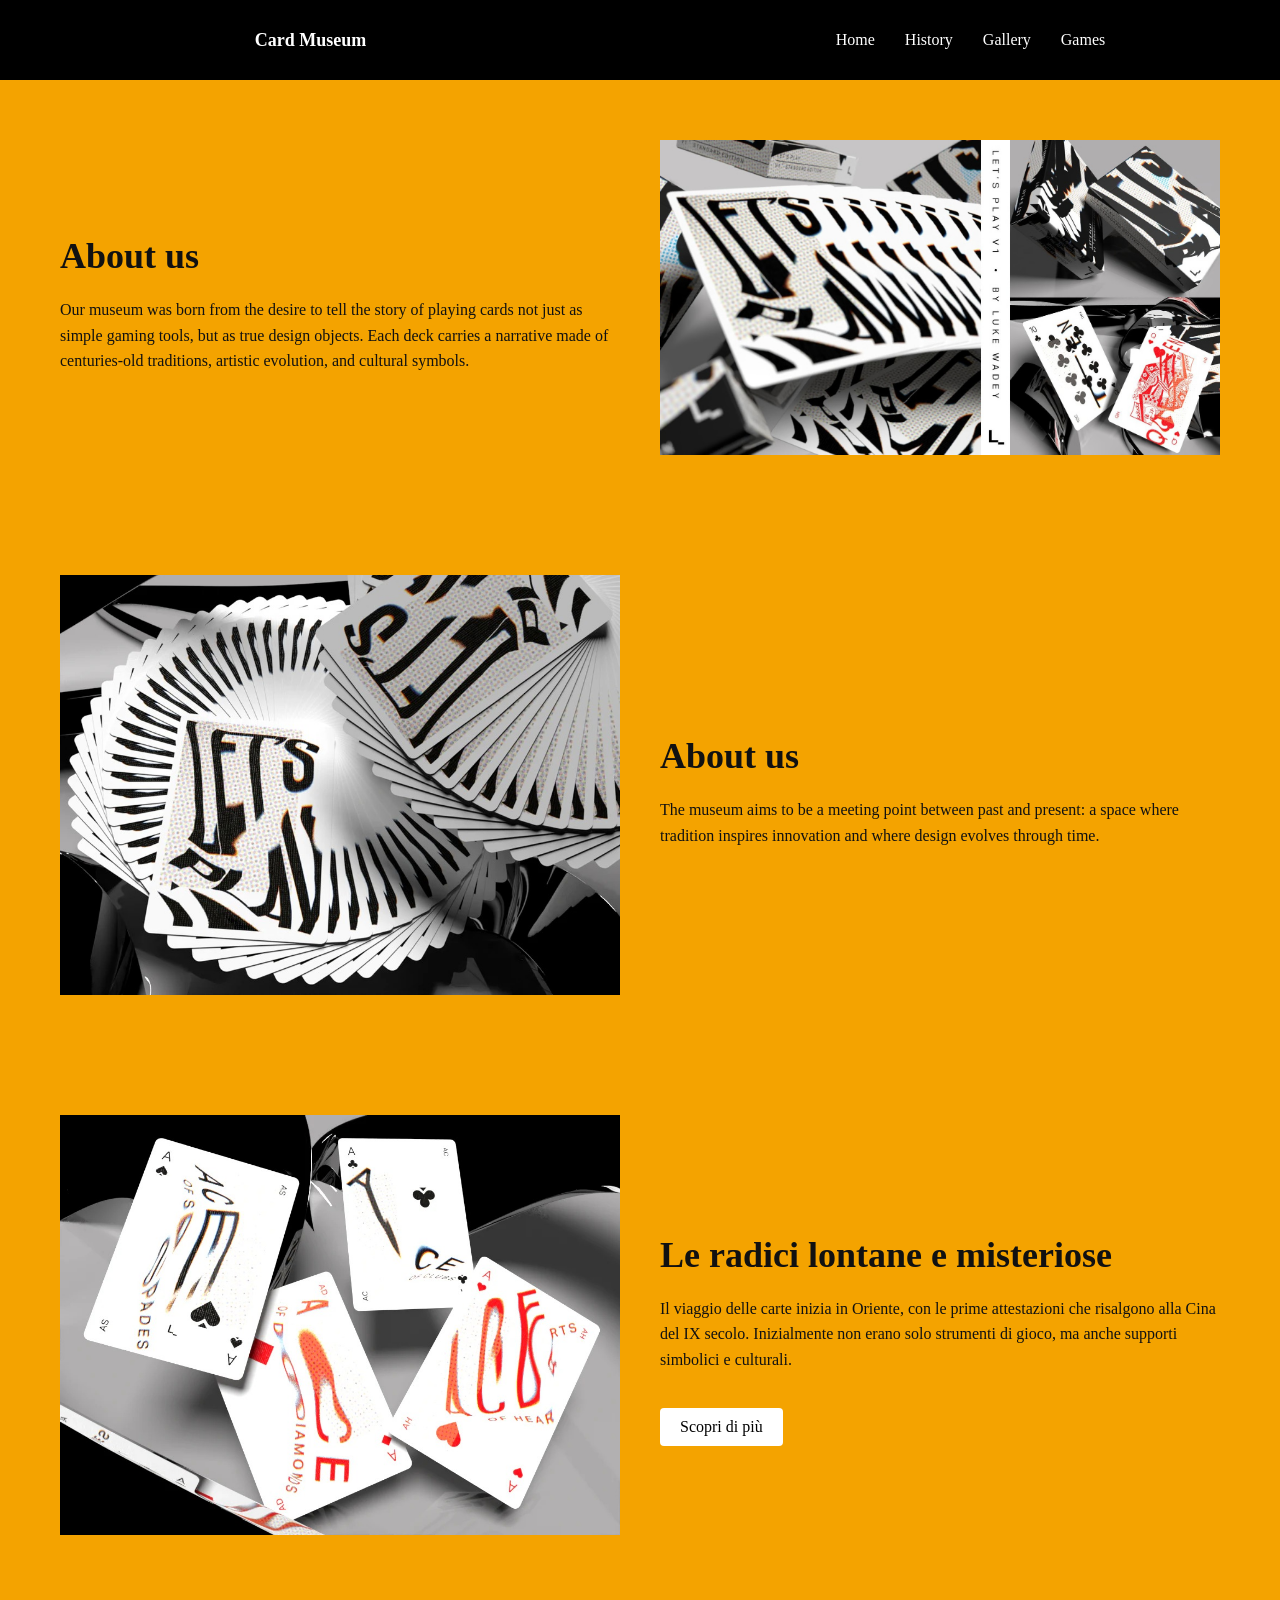
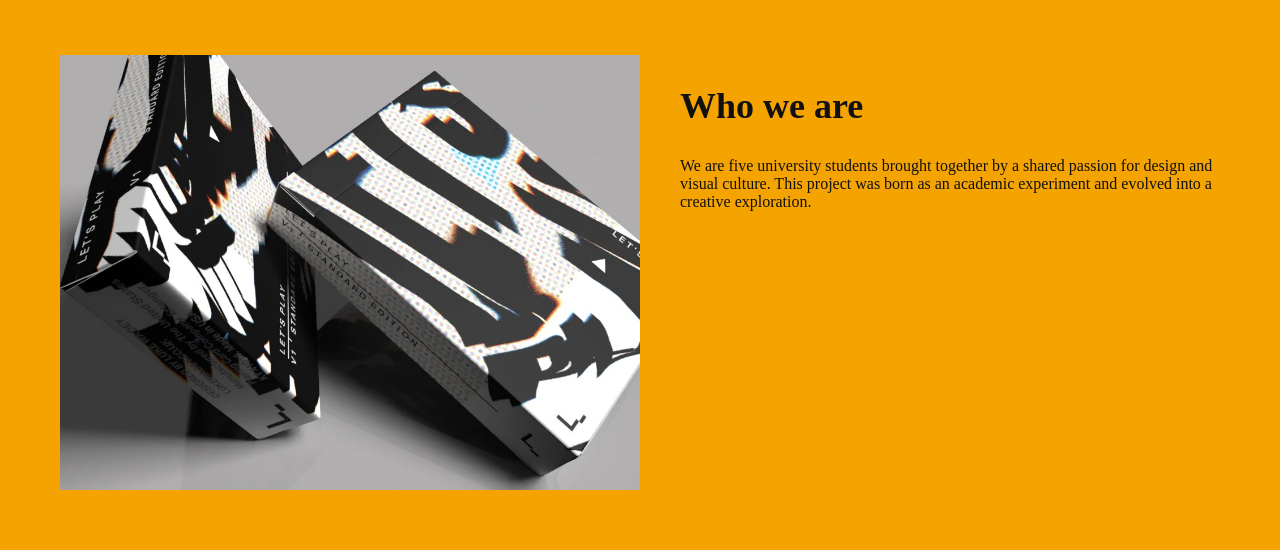
==== index.html @ 4f433b2b "first commit" ====
<!DOCTYPE html>
<html lang="en">
<head>
    <meta charset="UTF-8">
    <meta name="viewport" content="width=device-width, initial-scale=1.0">
    <title>Card Museum</title>
    <link rel="stylesheet" href="style.css">
</head>

<body>

    <nav class="navbar">
    <div class="logo">Card Museum</div>

    <ul class="nav-links">
        <li><a href="index.html">Home</a></li>
        <li><a href="history.html">History</a></li>
        <li><a href="gallery.html">Gallery</a></li>
        <li><a href="about.html">Games</a></li>
    </ul>
</nav>

<!-- SEZIONE 1 -->
<section class="section">
    <div class="text">
        <h2>About us</h2>
        <p>
        Our museum was born from the desire to tell the story of playing cards not just as simple gaming tools,
        but as true design objects. Each deck carries a narrative made of centuries-old traditions,
        artistic evolution, and cultural symbols.
        </p>
    </div>

    <div class="image">
        <img src="img/WhatsApp Image 2026-03-30 at 14.20.10.jpeg" alt="">
    </div>
</section>

<!-- SEZIONE 2 -->
<section class="section reverse">
    <div class="text">
        <h2>About us</h2>
        <p>
        The museum aims to be a meeting point between past and present: a space where tradition inspires innovation
        and where design evolves through time.
        </p>
    </div>

    <div class="image">
        <img src="img/WhatsApp Image 2026-03-30 at 14.20.10 (1).jpeg" alt="">
    </div>
</section>

<!-- SEZIONE 3 -->
<section class="section">
    <div class="image">
        <img src="img/WhatsApp Image 2026-03-30 at 14.20.10 (2).jpeg" alt="">
    </div>

    <div class="text">
        <h2>Le radici lontane e misteriose</h2>
        <p>
        Il viaggio delle carte inizia in Oriente, con le prime attestazioni che risalgono alla Cina del IX secolo.
        Inizialmente non erano solo strumenti di gioco, ma anche supporti simbolici e culturali.
        </p>
        <a href="#" class="button">Scopri di più</a>
    </div>
</section>

<!-- SEZIONE 4 -->
<section class="team">
    <img src="img/WhatsApp Image 2026-03-30 at 14.20.10 (3).jpeg" alt="">

    <div class="team-text">
        <h2>Who we are</h2>
        <p>
        We are five university students brought together by a shared passion for design and visual culture.
        This project was born as an academic experiment and evolved into a creative exploration.
        </p>
    </div>
</section>

<script src="script.js"></script>
</body>
</html>
---- style.css ----
body {
    margin: 0;
    font-family: Georgia, serif;
    background-color: #f4a300;
    color: #111;
}

/* SEZIONI GENERICHE */
.section {
    display: flex;
    align-items: center;
    justify-content: space-between;
    padding: 60px;
    gap: 40px;
}

.section.reverse {
    flex-direction: row-reverse;
}

/* TESTO */
.text {
    width: 50%;
}

.text h2 {
    font-size: 36px;
    margin-bottom: 20px;
}

.text p {
    font-size: 16px;
    line-height: 1.6;
}

/* IMMAGINI */
.image {
    width: 50%;
}

.image img {
    width: 100%;
    display: block;
}

/* BOTTONE */
.button {
    display: inline-block;
    margin-top: 20px;
    padding: 10px 20px;
    background: white;
    color: black;
    text-decoration: none;
    border-radius: 4px;
    transition: 0.3s;
}

.button:hover {
    background: black;
    color: white;
}

/* TEAM */
.team {
    display: flex;
    padding: 60px;
    gap: 40px;
}

.team img {
    width: 50%;
}

.team-text {
    width: 50%;
}

.team-text h2 {
    font-size: 36px;
}

/* RESPONSIVE */
@media(max-width: 900px) {
    .section, .team {
        flex-direction: column;
        padding: 30px;
    }

    .text, .image, .team img, .team-text {
        width: 100%;
    }
}

/* NAVBAR */
.navbar {
    position: fixed;
    top: 0;
    width: 100%;
    background: black;
    color: white;
    display: flex;
    justify-content: space-around;
    align-items: center;
    padding: 15px 40px;
    z-index: 1000;
}

.logo {
    font-weight: bold;
    font-size: 18px;
}

.nav-links {
    list-style: none;
    display: flex;
    gap: 30px;
}

.nav-links a {
    color: white;
    text-decoration: none;
    transition: 0.3s;
}

.nav-links a:hover {
    color: #f4a300;
}

/* spazio per navbar */
body {
    margin-top: 80px;
}
.gallery {
    display: grid;
    grid-template-columns: repeat(2, 1fr); /* 2 per riga */
    gap: 20px;
    padding: 40px;
}

.sketchfab-embed-wrapper iframe {
    width: 100%;
    height: 300px;
    border: none;
    border-radius: 10px;
}
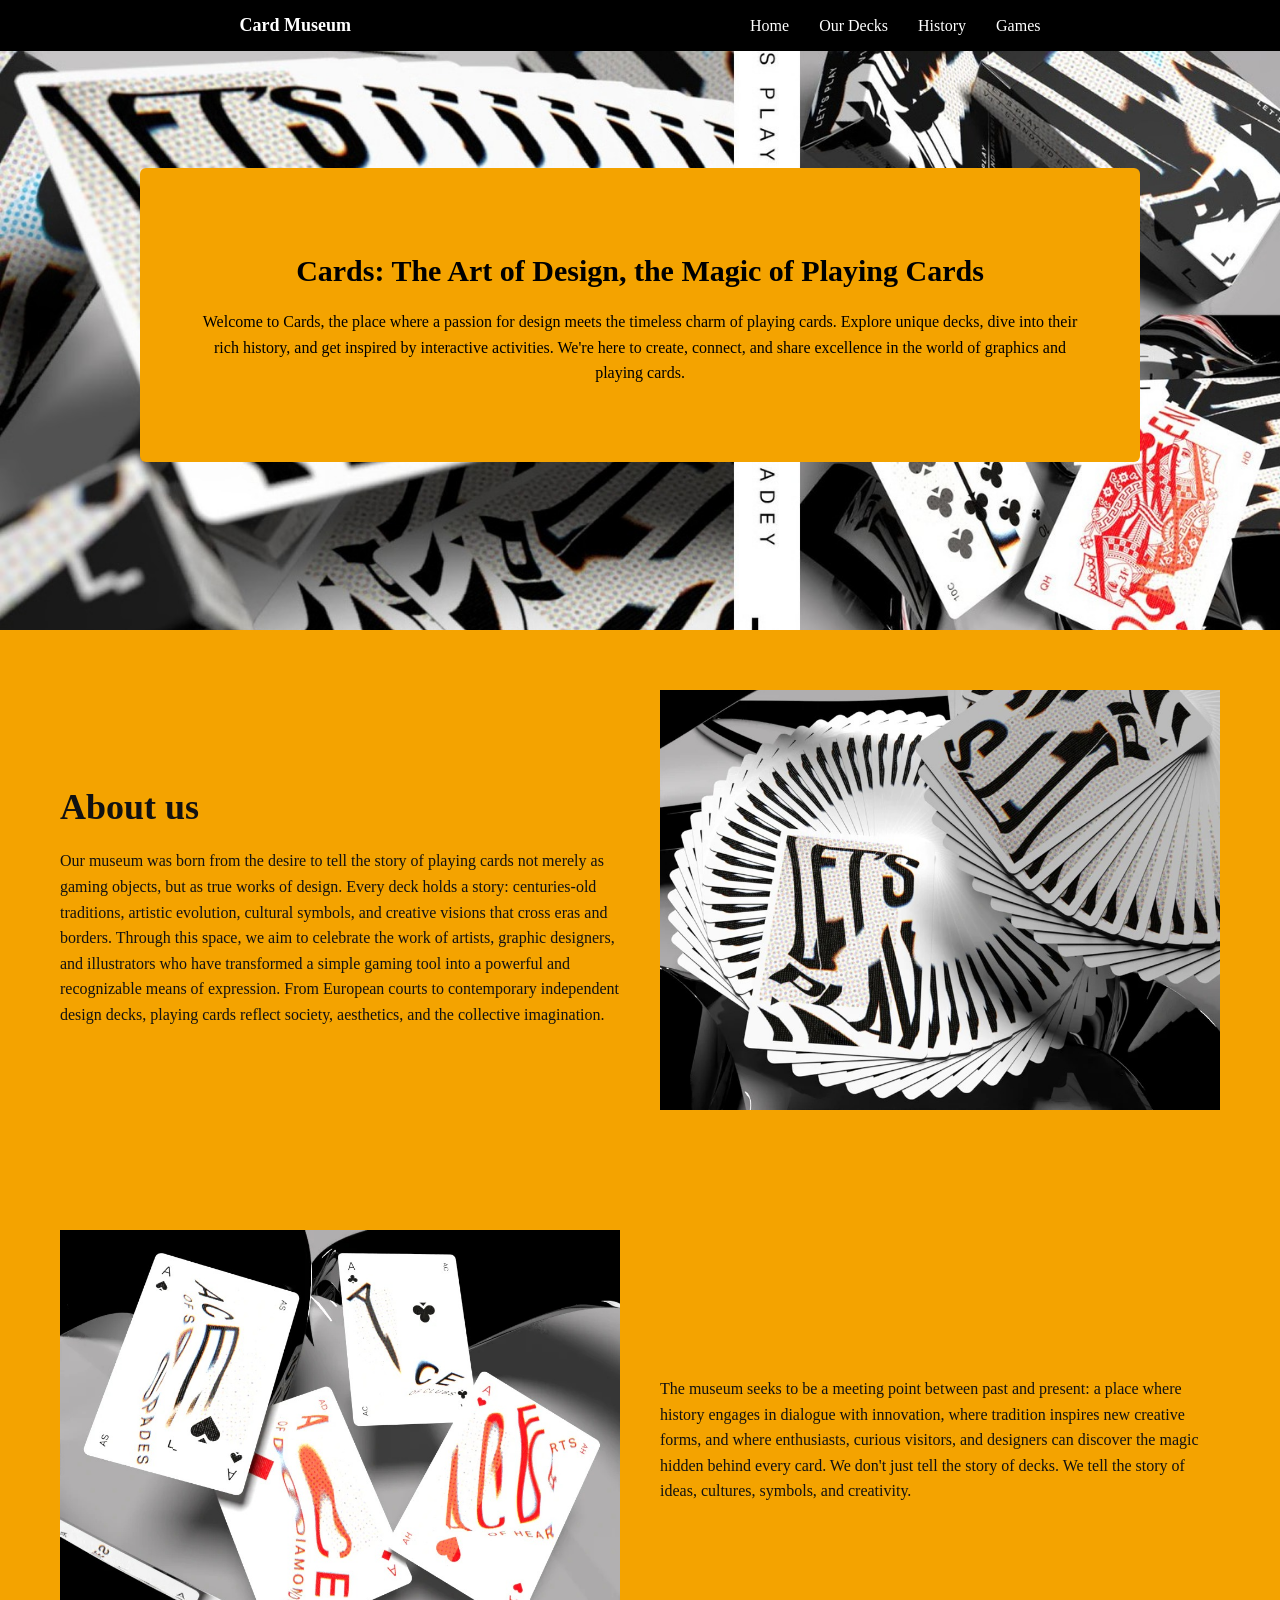
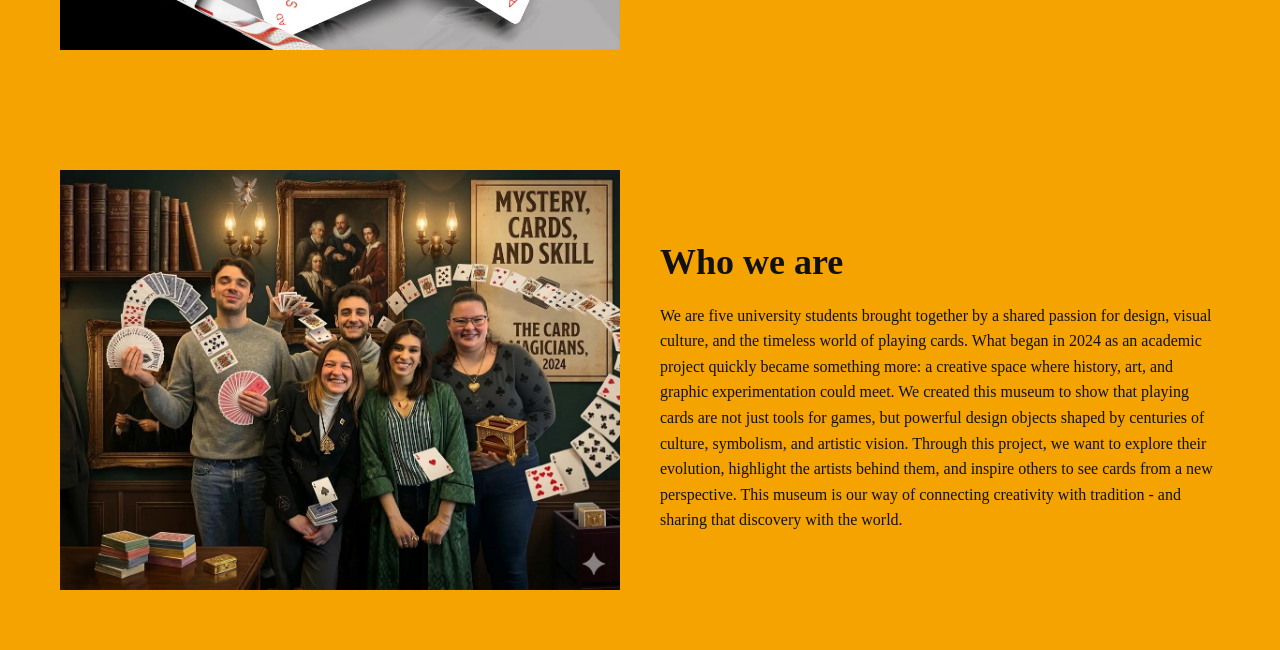
==== commit 4941a66a: "commit2" ====
--- a/index.html
+++ b/index.html
@@ -14,35 +14,36 @@
 
     <ul class="nav-links">
         <li><a href="index.html">Home</a></li>
+        <li><a href="gallery.html">Our Decks</a></li>
         <li><a href="history.html">History</a></li>
-        <li><a href="gallery.html">Gallery</a></li>
         <li><a href="about.html">Games</a></li>
     </ul>
 </nav>
+
+<section class="hero">
+    <div class="hero-content">
+        <h1>
+            Cards: The Art of Design,
+            the Magic of Playing Cards
+        </h1>
+
+        <p>
+            Welcome to Cards, the place where a passion for design meets the timeless charm of playing cards.
+            Explore unique decks, dive into their rich history, and get inspired by interactive activities.
+            We're here to create, connect, and share excellence in the world of graphics and playing cards.
+        </p>
+    </div>
+</section>
 
 <!-- SEZIONE 1 -->
 <section class="section">
     <div class="text">
         <h2>About us</h2>
         <p>
-        Our museum was born from the desire to tell the story of playing cards not just as simple gaming tools,
-        but as true design objects. Each deck carries a narrative made of centuries-old traditions,
-        artistic evolution, and cultural symbols.
-        </p>
-    </div>
-
-    <div class="image">
-        <img src="img/WhatsApp Image 2026-03-30 at 14.20.10.jpeg" alt="">
-    </div>
-</section>
-
-<!-- SEZIONE 2 -->
-<section class="section reverse">
-    <div class="text">
-        <h2>About us</h2>
-        <p>
-        The museum aims to be a meeting point between past and present: a space where tradition inspires innovation
-        and where design evolves through time.
+        Our museum was born from the desire to tell the story of playing cards not merely as gaming objects, but as true works of design. Every deck holds a story: centuries-old traditions, artistic evolution, cultural symbols, and creative visions that cross eras and borders.
+Through this space, we aim to celebrate the work of artists, graphic designers, and illustrators who have transformed a simple gaming tool into a powerful and recognizable means of expression.
+From European courts to contemporary
+independent design decks, playing cards reflect society, aesthetics, and the collective imagination.
         </p>
     </div>
 
@@ -51,34 +52,40 @@
     </div>
 </section>
 
+<!-- SEZIONE 2 -->
+<section class="section reverse">
+    <div class="text">
+        
+        <p>
+        The museum seeks to be a meeting point between past and present: a place where history engages in dialogue with innovation, where tradition inspires new creative forms, and where enthusiasts, curious visitors, and designers can discover the magic hidden behind every card.
+We don't just tell the story of decks.
+We tell the story of ideas, cultures, symbols, and creativity.
+        </p>
+    </div>
+
+    <div class="image">
+        <img src="img/WhatsApp Image 2026-03-30 at 14.20.10 (2).jpeg" alt="">
+    </div>
+</section>
+
 <!-- SEZIONE 3 -->
 <section class="section">
     <div class="image">
-        <img src="img/WhatsApp Image 2026-03-30 at 14.20.10 (2).jpeg" alt="">
+        <img src="img/PHOTO-2026-04-18-17-02-59.jpg" alt="">
     </div>
 
     <div class="text">
-        <h2>Le radici lontane e misteriose</h2>
+        <h2>Who we are</h2>
         <p>
-        Il viaggio delle carte inizia in Oriente, con le prime attestazioni che risalgono alla Cina del IX secolo.
-        Inizialmente non erano solo strumenti di gioco, ma anche supporti simbolici e culturali.
+        We are five university students brought together by a shared passion for design, visual culture, and the timeless world of playing cards. What began in 2024 as an academic project quickly became something more: a creative space where history, art, and graphic experimentation could meet.
+We created this museum to show that playing cards are not just tools for games, but powerful design objects shaped by centuries of culture, symbolism, and artistic vision. Through this project, we want to explore their evolution, highlight the artists behind them, and inspire others to see cards from a new perspective.
+This museum is our way of connecting creativity with tradition - and sharing that discovery with the world.
         </p>
-        <a href="#" class="button">Scopri di più</a>
+        
     </div>
 </section>
 
-<!-- SEZIONE 4 -->
-<section class="team">
-    <img src="img/WhatsApp Image 2026-03-30 at 14.20.10 (3).jpeg" alt="">
 
-    <div class="team-text">
-        <h2>Who we are</h2>
-        <p>
-        We are five university students brought together by a shared passion for design and visual culture.
-        This project was born as an academic experiment and evolved into a creative exploration.
-        </p>
-    </div>
-</section>
 
 <script src="script.js"></script>
 </body>
--- a/style.css
+++ b/style.css
@@ -1,8 +1,48 @@
+/* RESET BASE */
 body {
     margin: 0;
     font-family: Georgia, serif;
     background-color: #f4a300;
     color: #111;
+}
+
+/* NAVBAR */
+.navbar {
+    position: fixed;
+    top: 0;
+    width: 100%;
+    background: black;
+    color: white;
+    display: flex;
+    justify-content: space-around;
+    align-items: center;
+    padding: 15px 40px;
+    z-index: 1000;
+    box-sizing: border-box;
+}
+
+/* LOGO + LINKS */
+.logo {
+    font-weight: bold;
+    font-size: 18px;
+}
+
+.nav-links {
+    list-style: none;
+    display: flex;
+    gap: 30px;
+    margin: 0;
+    padding: 0;
+}
+
+.nav-links a {
+    color: white;
+    text-decoration: none;
+    transition: 0.3s;
+}
+
+.nav-links a:hover {
+    color: #f4a300;
 }
 
 /* SEZIONI GENERICHE */
@@ -79,6 +119,21 @@
     font-size: 36px;
 }
 
+/* GALLERY */
+.gallery {
+    display: grid;
+    grid-template-columns: repeat(2, 1fr);
+    gap: 20px;
+    padding: 40px;
+}
+
+.sketchfab-embed-wrapper iframe {
+    width: 100%;
+    height: 300px;
+    border: none;
+    border-radius: 10px;
+}
+
 /* RESPONSIVE */
 @media(max-width: 900px) {
     .section, .team {
@@ -89,57 +144,191 @@
     .text, .image, .team img, .team-text {
         width: 100%;
     }
-}
-
-/* NAVBAR */
-.navbar {
-    position: fixed;
-    top: 0;
-    width: 100%;
+
+    .navbar {
+        flex-direction: column;
+        gap: 10px;
+    }
+}
+
+/* HERO SECTION */
+.hero {
+    height: 70vh; /* prima era 100vh */
+    min-height: 400px; /* evita che diventi troppo piccola */
+
+    width: 100%;
+    background: url("img/WhatsApp Image 2026-03-30 at 14.20.10.jpeg") center/cover no-repeat;
+
+    display: flex;
+    align-items: center;
+    justify-content: center;
+    padding: 40px;
+    box-sizing: border-box;
+}
+
+/* BLOCCO GIALLO CENTRALE */
+.hero-content {
+    background: #f4a300;
+    color: black;
+    text-align: center;
+
+    max-width: 900px;
+    padding: 60px 50px;
+
+    border-radius: 6px;
+}
+
+/* TITOLO */
+.hero h1 {
+    font-size: 30px;
+    margin-bottom: 20px;
+    line-height: 1.2;
+}
+
+/* TESTO */
+.hero p {
+    font-size: 16px;
+    line-height: 1.6;
+}
+
+/* RESPONSIVE */
+@media(max-width: 900px) {
+    .hero-content {
+        padding: 40px 25px;
+    }
+
+    .hero h1 {
+        font-size: 36px;
+    }
+
+    .hero p {
+        font-size: 16px;
+    }
+}
+
+.card-item {
+    padding-top: 50px;
+    display: flex;
+    flex-direction: column;
+    gap: 10px;
+}
+
+.card-title {
+    font-size: 18px;
+    font-weight: bold;
+}
+
+/* SECTION WRAPPER */
+.slider-section {
+    position: relative;
+    display: flex;
+    align-items: center;
+    justify-content: center;
+
+    padding: 60px;
+    box-sizing: border-box;
+}
+
+/* CARD */
+.slider-card {
+    display: flex;
+    width: 100%;
+    max-width: 1100px;
+    height: 450px;
+
+    background: #fff;
+    overflow: hidden;
+    border-radius: 10px;
+}
+
+/* TESTO LATO SINISTRO */
+.slider-text {
+    width: 40%;
+    padding: 40px;
+    background: #f4a300;
+    color: black;
+    display: flex;
+    flex-direction: column;
+    justify-content: center;
+}
+
+.slider-text2 {
+    width: 70%;
+    padding: 40px;
+    background: #f4a300;
+    color: black;
+    display: flex;
+    flex-direction: column;
+    justify-content: center;
+}
+
+.slider-text h2 {
+    font-size: 32px;
+    margin-bottom: 15px;
+}
+
+.slider-text p {
+    font-size: 16px;
+    line-height: 1.5;
+}
+
+/* IMMAGINI LATO DESTRO */
+.slider-image-container {
+    width: 60%;
+    overflow: hidden;
+    position: relative;
+}
+
+/* TRACK */
+.slider-track {
+    display: flex;
+    height: 100%;
+    transition: transform 0.5s ease;
+}
+
+/* IMMAGINI */
+.slider-track img {
+    min-width: 100%;
+    height: 100%;
+    object-fit: cover;
+}
+
+/* FRECCE */
+.arrow {
+    position: absolute;
+    top: 50%;
+    transform: translateY(-50%);
     background: black;
     color: white;
-    display: flex;
-    justify-content: space-around;
-    align-items: center;
-    padding: 15px 40px;
-    z-index: 1000;
-}
-
-.logo {
-    font-weight: bold;
-    font-size: 18px;
-}
-
-.nav-links {
-    list-style: none;
-    display: flex;
-    gap: 30px;
-}
-
-.nav-links a {
-    color: white;
-    text-decoration: none;
-    transition: 0.3s;
-}
-
-.nav-links a:hover {
-    color: #f4a300;
-}
-
-/* spazio per navbar */
-body {
-    margin-top: 80px;
-}
-.gallery {
-    display: grid;
-    grid-template-columns: repeat(2, 1fr); /* 2 per riga */
-    gap: 20px;
-    padding: 40px;
-}
-
-.sketchfab-embed-wrapper iframe {
-    width: 100%;
-    height: 300px;
     border: none;
-    border-radius: 10px;
+    padding: 15px;
+    cursor: pointer;
+    z-index: 10;
+}
+
+.arrow.left {
+    left: 10px;
+}
+
+.arrow.right {
+    right: 10px;
+}
+
+/* RESPONSIVE */
+@media(max-width: 900px) {
+    .slider-card {
+        flex-direction: column;
+        height: auto;
+    }
+
+    .slider-text,
+    .slider-image-container {
+        width: 100%;
+        height: 300px;
+    }
+
+    .slider-text {
+        height: auto;
+        padding: 30px;
+    }
 }
